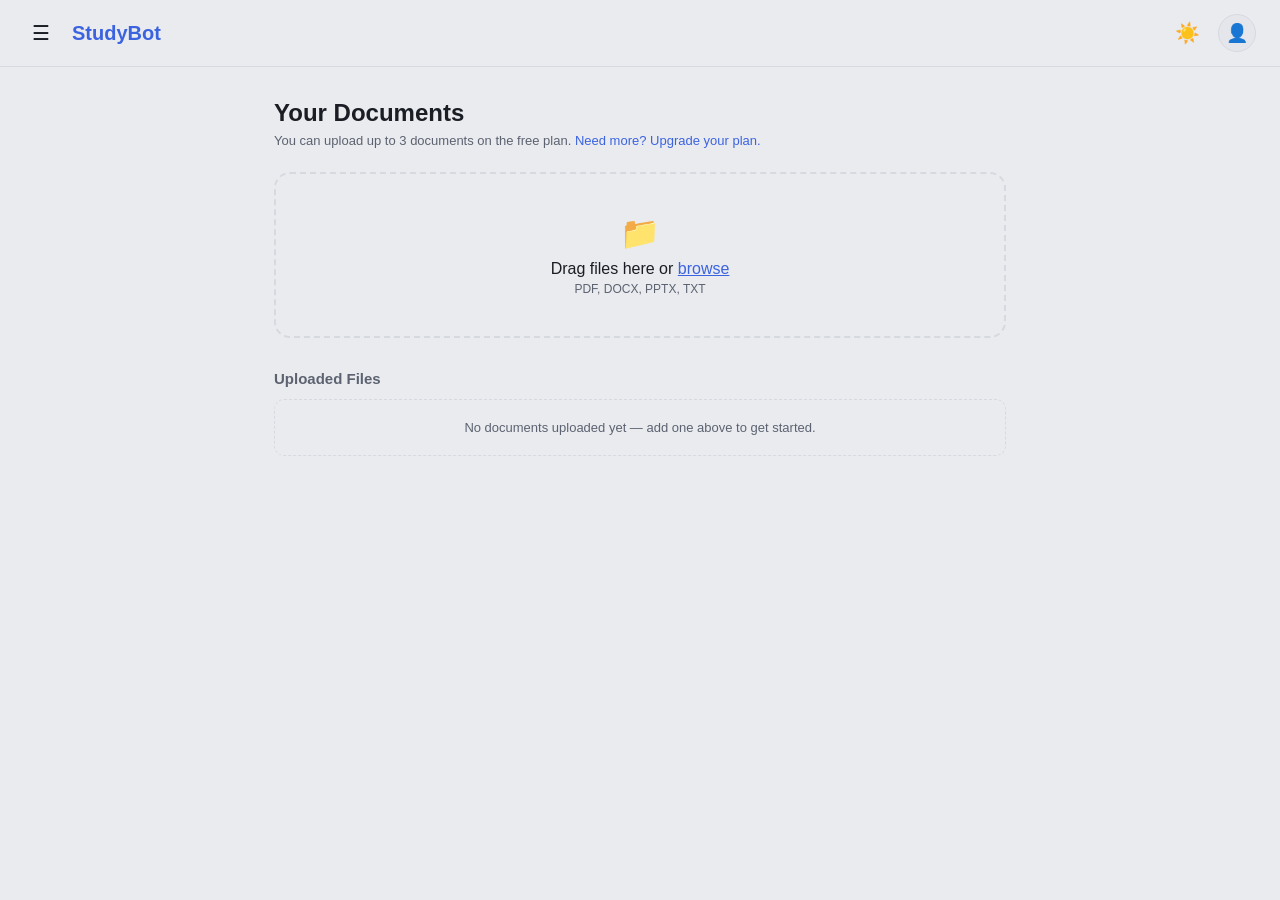
==== studybot-frontend/documents.html @ 2de8f2a6 "Documents Page Created" ====
<!DOCTYPE html>
<html lang="en">
<head>
  <meta charset="UTF-8" />
  <meta name="viewport" content="width=device-width, initial-scale=1.0" />
  <meta name="robots" content="noindex" />

  <script>
    (function () {
      const saved = localStorage.getItem("studybot-theme");
      const theme = saved || (window.matchMedia("(prefers-color-scheme: light)").matches ? "light" : "dark");
      document.documentElement.setAttribute("data-theme", theme);
    })();
  </script>

  <title>Documents — StudyBot</title>
  <link rel="stylesheet" href="css/base.css" />
  <link rel="stylesheet" href="css/components.css" />
  <link rel="stylesheet" href="css/documents.css" />
</head>
<body>

  <!-- ============ SLIDING APP SIDEBAR ============ -->
  <div class="sidebar-overlay" id="sidebarOverlay"></div>
  <aside class="app-sidebar" id="appSidebar">
    <div class="app-sidebar-header">
      <span class="logo">StudyBot</span>
      <button class="icon-btn" id="closeSidebar" aria-label="Close sidebar">✕</button>
    </div>
    <nav class="app-sidebar-nav">
      <a href="landing.html" class="sidebar-link">🏠 Home</a>
      <a href="chat.html" class="sidebar-link">💬 Chat</a>
      <a href="documents.html" class="sidebar-link active">📄 Documents</a>
      <a href="profile.html" class="sidebar-link">👤 Profile</a>
      <a href="settings.html" class="sidebar-link">⚙️ Settings</a>
    </nav>
    <div class="app-sidebar-footer">
      <button class="sidebar-link logout-link" id="sidebarLogoutBtn">🚪 Logout</button>
    </div>
  </aside>

  <!-- ============ TOP NAVBAR ============ -->
  <header class="topnav">
    <div class="topnav-left">
      <button class="icon-btn" id="openSidebar" aria-label="Open sidebar">☰</button>
      <span class="logo">StudyBot</span>
    </div>
    <div class="topnav-right">
      <button class="icon-btn" id="themeToggle" aria-label="Toggle light/dark theme" aria-pressed="false">🌙</button>
      <div class="profile-menu-wrapper">
        <button class="profile-icon-btn" id="profileIconBtn" aria-label="Open profile menu">👤</button>
        <div class="profile-dropdown hidden" id="profileDropdown">
          <a href="profile.html">View Profile</a>
          <button id="logoutBtn">Logout</button>
        </div>
      </div>
    </div>
  </header>

  <main class="documents-page">
    <div class="documents-header">
      <h1>Your Documents</h1>
      <p id="uploadLimitText">You can upload up to 3 documents on the free plan. <a href="#" id="upgradeLink">Need more? Upgrade your plan.</a></p>
    </div>

    <!-- ============ UPLOAD ZONE ============ -->
    <div class="upload-zone" id="uploadZone">
      <input type="file" id="fileInput" accept=".pdf,.docx,.pptx,.txt" hidden />
      <span class="upload-icon" aria-hidden="true">📁</span>
      <p>Drag files here or <span class="link" id="browseLink">browse</span></p>
      <p class="hint">PDF, DOCX, PPTX, TXT</p>
    </div>

    <!-- ============ FILE LIST ============ -->
    <div class="file-list-section">
      <h2>Uploaded Files</h2>
      <p class="empty-file-list hidden" id="emptyFileList">No documents uploaded yet — add one above to get started.</p>
      <ul class="file-list" id="fileList"></ul>
    </div>
  </main>

  <script src="js/config.js"></script>
  <script src="js/theme.js"></script>
  <script src="js/api.js"></script>
  <script src="js/documents.js"></script>
</body>
</html>
---- studybot-frontend/css/base.css ----
:root {
  --color-bg: #0f1115;
  --color-surface: #171a21;
  --color-surface-alt: #1f232c;
  --color-border: #2a2f3a;
  --color-text: #e8eaed;
  --color-text-dim: #9aa0ab;
  --color-primary: #4f7cff;
  --color-primary-hover: #6f93ff;

  --shadow-card: 0 4px 16px rgba(0, 0, 0, 0.35);
  --shadow-hero: 0 20px 50px rgba(0, 0, 0, 0.4);

  --radius-sm: 6px;
  --radius-md: 10px;
  --radius-lg: 16px;

  --font-main: -apple-system, BlinkMacSystemFont, "Segoe UI", Roboto, sans-serif;
}

/* ===== Light theme overrides ===== */
[data-theme="light"] {
  --color-bg: #e9ebef;
  --color-surface: #f5f6f8;
  --color-surface-alt: #e4e6eb;
  --color-border: #d6d9e0;
  --color-text: #1a1d23;
  --color-text-dim: #5c6270;
  --color-primary: #3b63e0;
  --color-primary-hover: #2c4fc4;

  --shadow-card: 0 4px 16px rgba(30, 34, 44, 0.1);
  --shadow-hero: 0 20px 50px rgba(30, 34, 44, 0.14);
}

* {
  box-sizing: border-box;
  margin: 0;
  padding: 0;
}

body {
  font-family: var(--font-main);
  background: var(--color-bg);
  color: var(--color-text);
  transition: background-color 0.2s ease, color 0.2s ease;
}

a {
  color: inherit;
  text-decoration: none;
}

.hidden {
  display: none !important;
}

/* Visible focus ring for keyboard users, without adding an outline on mouse clicks */
:focus-visible {
  outline: 2px solid var(--color-primary);
  outline-offset: 2px;
  border-radius: var(--radius-sm);
}
---- studybot-frontend/css/components.css ----
/* ===== Logo & generic buttons ===== */
.logo {
  font-size: 20px;
  font-weight: 700;
  color: var(--color-primary);
}

.icon-btn {
  background: none;
  border: none;
  color: var(--color-text);
  font-size: 20px;
  cursor: pointer;
  padding: 4px 8px;
  border-radius: var(--radius-sm);
}

.icon-btn:hover {
  background: var(--color-surface-alt);
}

.btn-primary {
  background: var(--color-primary);
  color: white;
  border: none;
  border-radius: var(--radius-sm);
  padding: 9px 18px;
  font-weight: 600;
  cursor: pointer;
  display: inline-block;
}

.btn-primary:hover {
  background: var(--color-primary-hover);
}

.btn-ghost {
  background: transparent;
  color: var(--color-text-dim);
  border: 1px solid var(--color-border);
  border-radius: var(--radius-sm);
  padding: 8px 16px;
  cursor: pointer;
  display: inline-block;
}

.btn-ghost:hover {
  color: var(--color-text);
  border-color: var(--color-text-dim);
}

.btn-lg {
  padding: 13px 26px;
  font-size: 15px;
}

/* ===== Top navbar ===== */
.topnav {
  display: flex;
  justify-content: space-between;
  align-items: center;
  padding: 14px 24px;
  border-bottom: 1px solid var(--color-border);
  position: sticky;
  top: 0;
  background: var(--color-bg);
  z-index: 50;
}

.topnav-left {
  display: flex;
  align-items: center;
  gap: 14px;
}

.topnav-right {
  display: flex;
  align-items: center;
  gap: 10px;
}

@media (max-width: 480px) {
  .topnav {
    padding: 12px 16px;
  }
  .logo {
    font-size: 17px;
  }
  .btn-ghost,
  .btn-primary {
    padding: 7px 12px;
    font-size: 13px;
  }
}

/* ===== Profile dropdown ===== */
.profile-menu-wrapper {
  position: relative;
}

.profile-icon-btn {
  background: var(--color-surface-alt);
  border: 1px solid var(--color-border);
  color: var(--color-text);
  font-size: 18px;
  width: 38px;
  height: 38px;
  border-radius: 50%;
  cursor: pointer;
}

.profile-dropdown {
  position: absolute;
  right: 0;
  top: 46px;
  background: var(--color-surface);
  border: 1px solid var(--color-border);
  border-radius: var(--radius-md);
  min-width: 160px;
  padding: 6px;
  display: flex;
  flex-direction: column;
  box-shadow: var(--shadow-card);
}

.profile-dropdown a,
.profile-dropdown button {
  background: none;
  border: none;
  text-align: left;
  padding: 9px 10px;
  border-radius: var(--radius-sm);
  color: var(--color-text);
  font-size: 14px;
  cursor: pointer;
  font-family: inherit;
}

.profile-dropdown a:hover,
.profile-dropdown button:hover {
  background: var(--color-surface-alt);
}

/* ===== Sliding sidebar (app shell) ===== */
.app-sidebar {
  position: fixed;
  top: 0;
  left: -280px;
  width: 280px;
  height: 100vh;
  background: var(--color-surface);
  border-right: 1px solid var(--color-border);
  z-index: 200;
  transition: left 0.2s ease;
  display: flex;
  flex-direction: column;
}

.app-sidebar.open {
  left: 0;
}

.app-sidebar-header {
  display: flex;
  justify-content: space-between;
  align-items: center;
  padding: 16px;
  border-bottom: 1px solid var(--color-border);
}

.app-sidebar-nav {
  display: flex;
  flex-direction: column;
  padding: 10px;
  gap: 2px;
  flex: 1;
}

.app-sidebar-footer {
  padding: 10px;
  border-top: 1px solid var(--color-border);
}

.sidebar-link {
  padding: 10px 12px;
  border-radius: var(--radius-sm);
  color: var(--color-text-dim);
  font-size: 14px;
  background: none;
  border: none;
  text-align: left;
  cursor: pointer;
  font-family: inherit;
  display: block;
  width: 100%;
}

.sidebar-link:hover {
  background: var(--color-surface-alt);
  color: var(--color-text);
}

.sidebar-link.active {
  background: var(--color-surface-alt);
  color: var(--color-primary);
  font-weight: 600;
}

.logout-link:hover {
  color: #e05555;
}

.sidebar-overlay {
  position: fixed;
  inset: 0;
  background: rgba(0, 0, 0, 0.5);
  z-index: 150;
  display: none;
}

.sidebar-overlay.visible {
  display: block;
}

/* ===== Floating chat button ===== */
.fab-chat-btn {
  position: fixed;
  bottom: 24px;
  right: 24px;
  width: 56px;
  height: 56px;
  background: var(--color-primary);
  color: white;
  border-radius: 50%;
  display: flex;
  align-items: center;
  justify-content: center;
  font-size: 24px;
  box-shadow: 0 6px 20px rgba(79, 124, 255, 0.4);
  z-index: 100;
}

.fab-chat-btn:hover {
  background: var(--color-primary-hover);
}

/* ===== Dev-only toggle (delete once real auth exists) ===== */
.dev-toggle {
  position: fixed;
  bottom: 24px;
  left: 24px;
  background: #402020;
  color: #ffb4b4;
  border: 1px dashed #a04040;
  border-radius: var(--radius-sm);
  padding: 8px 12px;
  font-size: 12px;
  cursor: pointer;
  z-index: 100;
}
---- studybot-frontend/css/documents.css ----
.documents-page {
  max-width: 780px;
  margin: 0 auto;
  padding: 32px 24px 80px;
}

.documents-header {
  margin-bottom: 24px;
}

.documents-header h1 {
  font-size: 24px;
  margin-bottom: 6px;
}

.documents-header p {
  color: var(--color-text-dim);
  font-size: 13px;
}

.documents-header a {
  color: var(--color-primary);
}

/* ===== Upload zone ===== */
.upload-zone {
  border: 2px dashed var(--color-border);
  border-radius: var(--radius-lg);
  padding: 40px 20px;
  text-align: center;
  cursor: pointer;
  transition: border-color 0.15s ease, background 0.15s ease;
  margin-bottom: 32px;
}

.upload-zone:hover,
.upload-zone.dragover {
  border-color: var(--color-primary);
  background: var(--color-surface-alt);
}

.upload-icon {
  font-size: 32px;
  display: block;
  margin-bottom: 8px;
}

.upload-zone .link {
  color: var(--color-primary);
  text-decoration: underline;
  cursor: pointer;
}

.upload-zone .hint {
  font-size: 12px;
  color: var(--color-text-dim);
  margin-top: 4px;
}

/* ===== File list ===== */
.file-list-section h2 {
  font-size: 15px;
  margin-bottom: 12px;
  color: var(--color-text-dim);
}

.empty-file-list {
  color: var(--color-text-dim);
  font-size: 13px;
  padding: 20px;
  text-align: center;
  border: 1px dashed var(--color-border);
  border-radius: var(--radius-md);
}

.file-list {
  display: flex;
  flex-direction: column;
  gap: 10px;
}

.file-item {
  display: flex;
  align-items: center;
  justify-content: space-between;
  background: var(--color-surface);
  border: 1px solid var(--color-border);
  border-radius: var(--radius-md);
  padding: 14px 16px;
  box-shadow: var(--shadow-card);
}

.file-item-info {
  display: flex;
  align-items: center;
  gap: 12px;
  min-width: 0;
}

.file-item-icon {
  font-size: 20px;
  flex-shrink: 0;
}

.file-item-details {
  min-width: 0;
}

.file-item-name {
  font-size: 14px;
  white-space: nowrap;
  overflow: hidden;
  text-overflow: ellipsis;
}

.file-item-size {
  font-size: 12px;
  color: var(--color-text-dim);
}

.file-item-actions {
  display: flex;
  align-items: center;
  gap: 12px;
  flex-shrink: 0;
}

.status-badge {
  font-size: 11px;
  padding: 4px 9px;
  border-radius: 20px;
  white-space: nowrap;
}

.status-badge.processing {
  background: rgba(224, 168, 85, 0.15);
  color: #e0a855;
}

.status-badge.ready {
  background: rgba(76, 175, 109, 0.15);
  color: #4caf6d;
}

.file-remove-btn {
  background: none;
  border: none;
  color: var(--color-text-dim);
  cursor: pointer;
  font-size: 15px;
  padding: 4px;
}

.file-remove-btn:hover {
  color: #e05555;
}
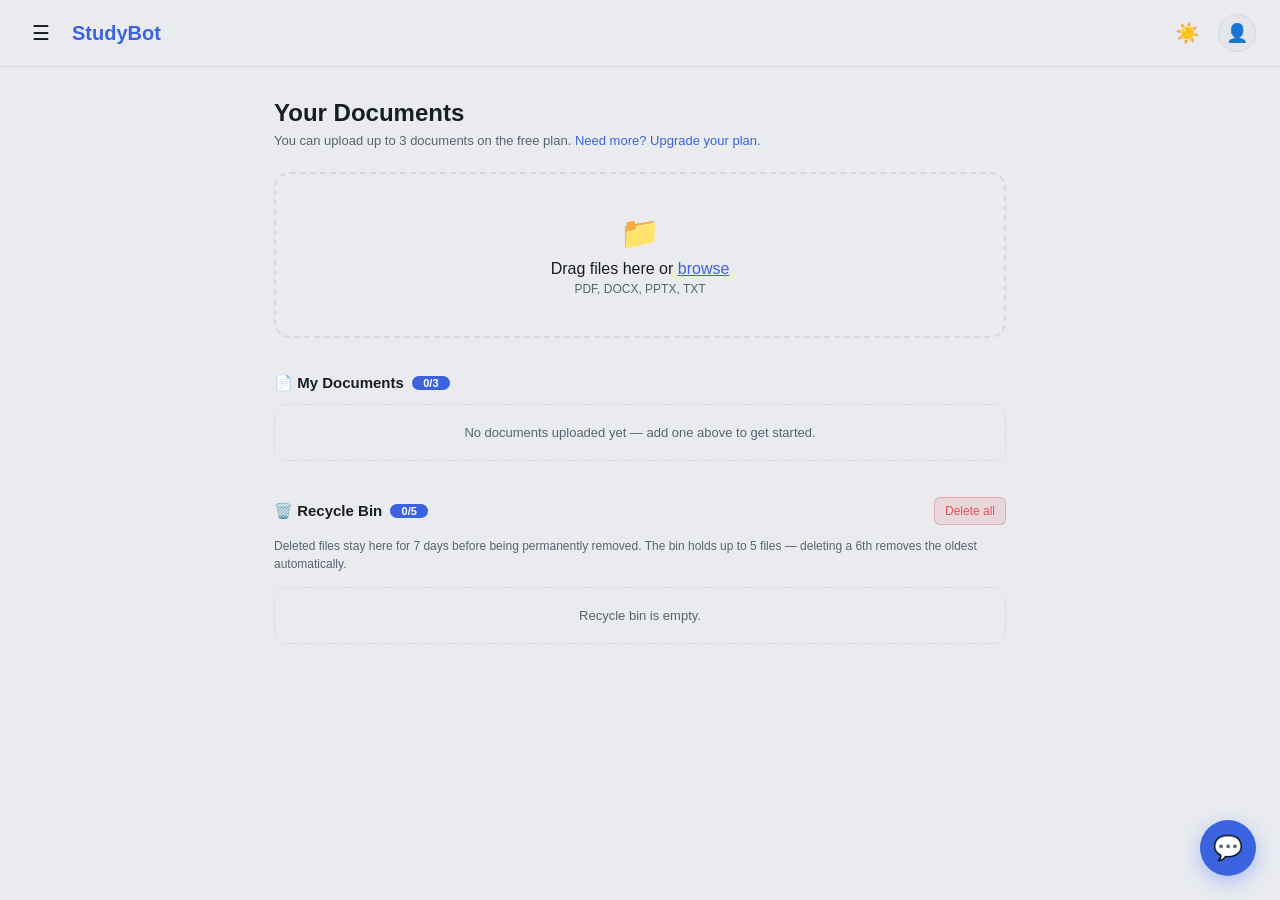
==== commit 0daeef1c: "Document page updated" ====
--- a/studybot-frontend/documents.html
+++ b/studybot-frontend/documents.html
@@ -58,6 +58,8 @@
   </header>
 
   <main class="documents-page">
+
+    <!-- ============ HEADER ============ -->
     <div class="documents-header">
       <h1>Your Documents</h1>
       <p id="uploadLimitText">You can upload up to 3 documents on the free plan. <a href="#" id="upgradeLink">Need more? Upgrade your plan.</a></p>
@@ -71,17 +73,66 @@
       <p class="hint">PDF, DOCX, PPTX, TXT</p>
     </div>
 
-    <!-- ============ FILE LIST ============ -->
-    <div class="file-list-section">
-      <h2>Uploaded Files</h2>
+    <!-- ============ MY DOCUMENTS SECTION ============ -->
+    <section class="doc-section">
+      <h2 class="doc-section-title">
+        📄 My Documents
+        <span class="section-badge" id="docCountBadge">0/3</span>
+      </h2>
       <p class="empty-file-list hidden" id="emptyFileList">No documents uploaded yet — add one above to get started.</p>
       <ul class="file-list" id="fileList"></ul>
+    </section>
+
+    <!-- ============ RECYCLE BIN SECTION ============ -->
+    <section class="doc-section">
+      <h2 class="doc-section-title">
+        🗑️ Recycle Bin
+        <span class="section-badge" id="binCountBadge">0/5</span>
+        <span class="bin-header-actions">
+          <button type="button" class="btn-ghost btn-sm btn-delete-all" id="clearBinBtn">Delete all</button>
+        </span>
+      </h2>
+      <p class="bin-note">Deleted files stay here for 7 days before being permanently removed. The bin holds up to 5 files — deleting a 6th removes the oldest automatically.</p>
+      <p class="empty-file-list hidden" id="emptyBinList">Recycle bin is empty.</p>
+      <ul class="file-list" id="binList"></ul>
+    </section>
+
+  </main>
+
+  <!-- ============ OVERFLOW CONFIRMATION MODAL ============ -->
+  <div class="overflow-modal hidden" id="uploadOverflowModal" role="dialog" aria-modal="true" aria-labelledby="uploadOverflowTitle">
+    <div class="overflow-modal-card">
+      <h3 id="uploadOverflowTitle">Free plan limit reached</h3>
+      <p class="overflow-modal-message" id="uploadOverflowMessage"></p>
+      <p class="overflow-modal-upgrade">
+        Need more storage? <a href="#" id="uploadOverflowUpgradeLink">Upgrade the plan.</a>
+      </p>
+      <div class="overflow-modal-actions">
+        <button type="button" class="btn-ghost" id="uploadOverflowCancel">Cancel</button>
+        <button type="button" class="btn-primary" id="uploadOverflowConfirm">Delete oldest and continue</button>
+      </div>
     </div>
-  </main>
+  </div>
+
+  <!-- ============ DELETE CONFIRMATION MODAL ============ -->
+  <div class="overflow-modal hidden" id="deleteConfirmModal" role="dialog" aria-modal="true" aria-labelledby="deleteConfirmTitle">
+    <div class="overflow-modal-card">
+      <h3 id="deleteConfirmTitle">Delete document?</h3>
+      <p class="overflow-modal-message" id="deleteConfirmMessage"></p>
+      <p class="overflow-modal-warning hidden" id="deleteConfirmWarning"></p>
+      <div class="overflow-modal-actions">
+        <button type="button" class="btn-ghost" id="deleteConfirmCancel">Cancel</button>
+        <button type="button" class="btn-primary" id="deleteConfirmSubmit">Delete document</button>
+      </div>
+    </div>
+  </div>
+
+  <!-- ============ FLOATING CHAT BUTTON ============ -->
+  <a href="chat.html" class="fab-chat-btn" aria-label="Go to chat">💬</a>
 
   <script src="js/config.js"></script>
   <script src="js/theme.js"></script>
   <script src="js/api.js"></script>
   <script src="js/documents.js"></script>
 </body>
-</html>
+</html>
--- a/studybot-frontend/css/base.css
+++ b/studybot-frontend/css/base.css
@@ -29,8 +29,8 @@
   --color-primary: #3b63e0;
   --color-primary-hover: #2c4fc4;
 
-  --shadow-card: 0 4px 16px rgba(30, 34, 44, 0.1);
-  --shadow-hero: 0 20px 50px rgba(30, 34, 44, 0.14);
+  --shadow-card: 0 4px 16px rgba(30, 34, 44, 0.18);
+--shadow-hero: 0 20px 50px rgba(30, 34, 44, 0.22);
 }
 
 * {
--- a/studybot-frontend/css/documents.css
+++ b/studybot-frontend/css/documents.css
@@ -1,7 +1,7 @@
 .documents-page {
   max-width: 780px;
   margin: 0 auto;
-  padding: 32px 24px 80px;
+  padding: 32px 24px 100px;
 }
 
 .documents-header {
@@ -30,7 +30,7 @@
   text-align: center;
   cursor: pointer;
   transition: border-color 0.15s ease, background 0.15s ease;
-  margin-bottom: 32px;
+  margin-bottom: 36px;
 }
 
 .upload-zone:hover,
@@ -43,12 +43,18 @@
   font-size: 32px;
   display: block;
   margin-bottom: 8px;
+  pointer-events: none;
+}
+
+.upload-zone p {
+  pointer-events: none;
 }
 
 .upload-zone .link {
   color: var(--color-primary);
   text-decoration: underline;
   cursor: pointer;
+  pointer-events: auto;
 }
 
 .upload-zone .hint {
@@ -57,13 +63,70 @@
   margin-top: 4px;
 }
 
-/* ===== File list ===== */
-.file-list-section h2 {
+/* ===== Stacked sections ===== */
+.doc-section {
+  margin-bottom: 36px;
+}
+
+.doc-section-title {
   font-size: 15px;
+  font-weight: 600;
   margin-bottom: 12px;
-  color: var(--color-text-dim);
-}
-
+  display: flex;
+  align-items: center;
+  gap: 8px;
+  flex-wrap: wrap;
+  width: 100%;
+}
+
+.section-badge {
+  background: var(--color-primary);
+  color: white;
+  font-size: 11px;
+  padding: 1px 8px;
+  border-radius: 20px;
+  font-weight: 600;
+  min-width: 38px;
+  text-align: center;
+}
+
+.section-badge.full {
+  background: #e05555;
+}
+
+.btn-sm {
+  padding: 6px 10px;
+  font-size: 12px;
+  border-radius: var(--radius-sm);
+}
+
+.bin-header-actions {
+  margin-left: auto;
+  display: inline-flex;
+  align-items: center;
+  gap: 10px;
+}
+
+.btn-delete-all {
+  background: rgba(224, 85, 85, 0.12);
+  color: #e05555;
+  border-color: rgba(224, 85, 85, 0.35);
+}
+
+.btn-delete-all:hover {
+  background: rgba(224, 85, 85, 0.18);
+  border-color: #e05555;
+  color: #e05555;
+}
+
+.bin-note {
+  color: var(--color-text-dim);
+  font-size: 12px;
+  margin-bottom: 14px;
+  line-height: 1.5;
+}
+
+/* ===== File list (shared: active + bin) ===== */
 .empty-file-list {
   color: var(--color-text-dim);
   font-size: 13px;
@@ -88,6 +151,7 @@
   border-radius: var(--radius-md);
   padding: 14px 16px;
   box-shadow: var(--shadow-card);
+  gap: 10px;
 }
 
 .file-item-info {
@@ -121,7 +185,7 @@
 .file-item-actions {
   display: flex;
   align-items: center;
-  gap: 12px;
+  gap: 10px;
   flex-shrink: 0;
 }
 
@@ -142,15 +206,178 @@
   color: #4caf6d;
 }
 
-.file-remove-btn {
+.status-badge.expiry {
+  background: rgba(154, 160, 171, 0.15);
+  color: var(--color-text-dim);
+}
+
+/* ===== Icon action buttons: delete / restore ===== */
+.icon-action-sm {
   background: none;
-  border: none;
+  border: 1px solid var(--color-border);
+  border-radius: var(--radius-sm);
   color: var(--color-text-dim);
   cursor: pointer;
-  font-size: 15px;
-  padding: 4px;
-}
-
-.file-remove-btn:hover {
-  color: #e05555;
-}
+  font-size: 14px;
+  width: 32px;
+  height: 32px;
+  display: flex;
+  align-items: center;
+  justify-content: center;
+  flex-shrink: 0;
+  transition: background-color 0.15s ease, border-color 0.15s ease, color 0.15s ease, transform 0.15s ease;
+}
+
+.icon-action-sm:hover {
+  background: var(--color-surface-alt);
+  border-color: var(--color-text-dim);
+  color: var(--color-text);
+  transform: translateY(-1px);
+}
+
+.delete-btn:hover {
+  border-color: #e05555;
+  color: #e05555;
+  background: rgba(224, 85, 85, 0.08);
+}
+
+.restore-btn:hover {
+  border-color: #4caf6d;
+  color: #4caf6d;
+  background: rgba(76, 175, 109, 0.08);
+}
+
+.file-item-name-bin {
+  display: flex;
+  align-items: baseline;
+  gap: 8px;
+}
+
+.bin-index {
+  color: var(--color-text-dim);
+  font-weight: 600;
+  flex-shrink: 0;
+}
+
+.bin-file-name {
+  font-weight: 600;
+}
+
+.bin-row {
+  display: flex;
+  align-items: center;
+  gap: 14px;
+  flex: 1;
+  min-width: 0;
+}
+
+.bin-row-index {
+  width: 42px;
+  height: 42px;
+  border-radius: 12px;
+  border: 1px solid var(--color-border);
+  background: var(--color-surface-alt);
+  display: flex;
+  align-items: center;
+  justify-content: center;
+  flex-shrink: 0;
+  color: var(--color-text);
+  font-weight: 700;
+}
+
+.bin-row-content {
+  display: flex;
+  align-items: center;
+  justify-content: space-between;
+  gap: 10px;
+  flex: 1;
+  min-width: 0;
+}
+
+.bin-row-meta {
+  display: flex;
+  align-items: center;
+  gap: 12px;
+  min-width: 0;
+}
+
+.bin-row-actions .delete-btn:hover {
+  background: rgba(224, 85, 85, 0.08);
+}
+
+/* ===== Upload overflow confirmation modal ===== */
+.overflow-modal {
+  position: fixed;
+  inset: 0;
+  background: rgba(0, 0, 0, 0.6);
+  display: flex;
+  align-items: center;
+  justify-content: center;
+  padding: 24px;
+  z-index: 260;
+}
+
+.overflow-modal-card {
+  width: 100%;
+  max-width: 460px;
+  background: var(--color-surface);
+  border: 1px solid var(--color-border);
+  border-radius: var(--radius-lg);
+  padding: 22px;
+  box-shadow: var(--shadow-card);
+}
+
+.overflow-modal-card h3 {
+  font-size: 18px;
+  margin-bottom: 10px;
+}
+
+.overflow-modal-message {
+  color: var(--color-text-dim);
+  line-height: 1.6;
+  font-size: 14px;
+}
+
+.overflow-modal-message strong {
+  color: var(--color-text);
+}
+
+.overflow-modal-message .deleted-word {
+  color: #e05555;
+  font-weight: 700;
+}
+
+.overflow-modal-upgrade {
+  margin-top: 12px;
+  font-size: 13px;
+  color: var(--color-text-dim);
+}
+
+.overflow-modal-upgrade a {
+  color: var(--color-primary);
+  text-decoration: underline;
+}
+
+.overflow-modal-message .file-name {
+  font-weight: 700;
+}
+
+.overflow-modal-message .alert-word {
+  color: #e05555;
+  font-weight: 700;
+}
+
+.overflow-modal-warning {
+  margin-top: 12px;
+  color: #e05555;
+  line-height: 1.5;
+  font-size: 13px;
+  font-weight: 600;
+}
+
+.overflow-modal-actions {
+  display: flex;
+  justify-content: flex-end;
+  gap: 10px;
+  margin-top: 20px;
+}
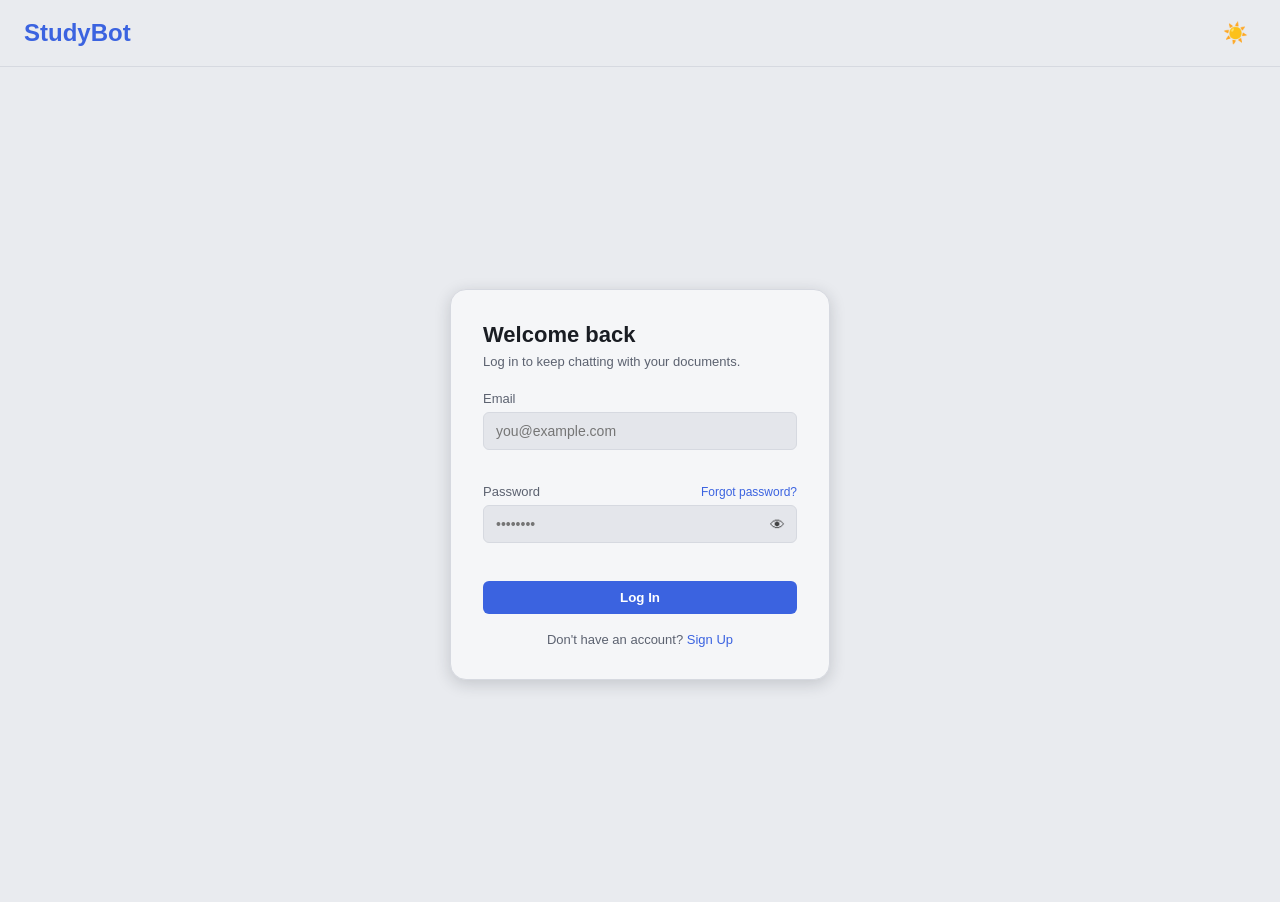
==== commit 698226e8: "Auth Pipeline Intregrated Successfully" ====
--- a/studybot-frontend/documents.html
+++ b/studybot-frontend/documents.html
@@ -24,11 +24,10 @@
   <div class="sidebar-overlay" id="sidebarOverlay"></div>
   <aside class="app-sidebar" id="appSidebar">
     <div class="app-sidebar-header">
-      <span class="logo">StudyBot</span>
+      <a href="landing.html" class="logo logo-link" aria-label="Go to home page">StudyBot</a>
       <button class="icon-btn" id="closeSidebar" aria-label="Close sidebar">✕</button>
     </div>
     <nav class="app-sidebar-nav">
-      <a href="landing.html" class="sidebar-link">🏠 Home</a>
       <a href="chat.html" class="sidebar-link">💬 Chat</a>
       <a href="documents.html" class="sidebar-link active">📄 Documents</a>
       <a href="profile.html" class="sidebar-link">👤 Profile</a>
@@ -43,7 +42,7 @@
   <header class="topnav">
     <div class="topnav-left">
       <button class="icon-btn" id="openSidebar" aria-label="Open sidebar">☰</button>
-      <span class="logo">StudyBot</span>
+      <a href="landing.html" class="logo logo-link" aria-label="Go to home page">StudyBot</a>
     </div>
     <div class="topnav-right">
       <button class="icon-btn" id="themeToggle" aria-label="Toggle light/dark theme" aria-pressed="false">🌙</button>
--- a/studybot-frontend/css/base.css
+++ b/studybot-frontend/css/base.css
@@ -14,6 +14,8 @@
   --radius-sm: 6px;
   --radius-md: 10px;
   --radius-lg: 16px;
+
+  --topnav-height: 67px;
 
   --font-main: -apple-system, BlinkMacSystemFont, "Segoe UI", Roboto, sans-serif;
 }
@@ -46,6 +48,32 @@
   transition: background-color 0.2s ease, color 0.2s ease;
 }
 
+html {
+  scroll-padding-top: calc(var(--topnav-height) + 16px);
+}
+
+.inline-feedback {
+  margin-top: 10px;
+  padding: 10px 12px;
+  border-radius: var(--radius-sm);
+  font-size: 13px;
+  border: 1px solid var(--color-border);
+  background: var(--color-surface-alt);
+  color: var(--color-text);
+}
+
+.inline-feedback.success {
+  border-color: rgba(76, 175, 80, 0.35);
+  background: rgba(76, 175, 80, 0.12);
+  color: #2f7d32;
+}
+
+.inline-feedback.error {
+  border-color: rgba(224, 85, 85, 0.35);
+  background: rgba(224, 85, 85, 0.12);
+  color: #c64545;
+}
+
 a {
   color: inherit;
   text-decoration: none;
--- a/studybot-frontend/css/components.css
+++ b/studybot-frontend/css/components.css
@@ -1,8 +1,19 @@
 /* ===== Logo & generic buttons ===== */
 .logo {
-  font-size: 20px;
-  font-weight: 700;
+  font-size: 24px;
+  font-weight: 800;
   color: var(--color-primary);
+}
+
+.logo-link {
+  background: none;
+  border: none;
+  padding: 0;
+  cursor: pointer;
+  text-decoration: none;
+  display: inline-flex;
+  align-items: center;
+  line-height: 1;
 }
 
 .icon-btn {
@@ -65,6 +76,7 @@
   top: 0;
   background: var(--color-bg);
   z-index: 50;
+  min-height: var(--topnav-height);
 }
 
 .topnav-left {
@@ -84,7 +96,7 @@
     padding: 12px 16px;
   }
   .logo {
-    font-size: 17px;
+    font-size: 20px;
   }
   .btn-ghost,
   .btn-primary {
@@ -243,18 +255,3 @@
 .fab-chat-btn:hover {
   background: var(--color-primary-hover);
 }
-
-/* ===== Dev-only toggle (delete once real auth exists) ===== */
-.dev-toggle {
-  position: fixed;
-  bottom: 24px;
-  left: 24px;
-  background: #402020;
-  color: #ffb4b4;
-  border: 1px dashed #a04040;
-  border-radius: var(--radius-sm);
-  padding: 8px 12px;
-  font-size: 12px;
-  cursor: pointer;
-  z-index: 100;
-}
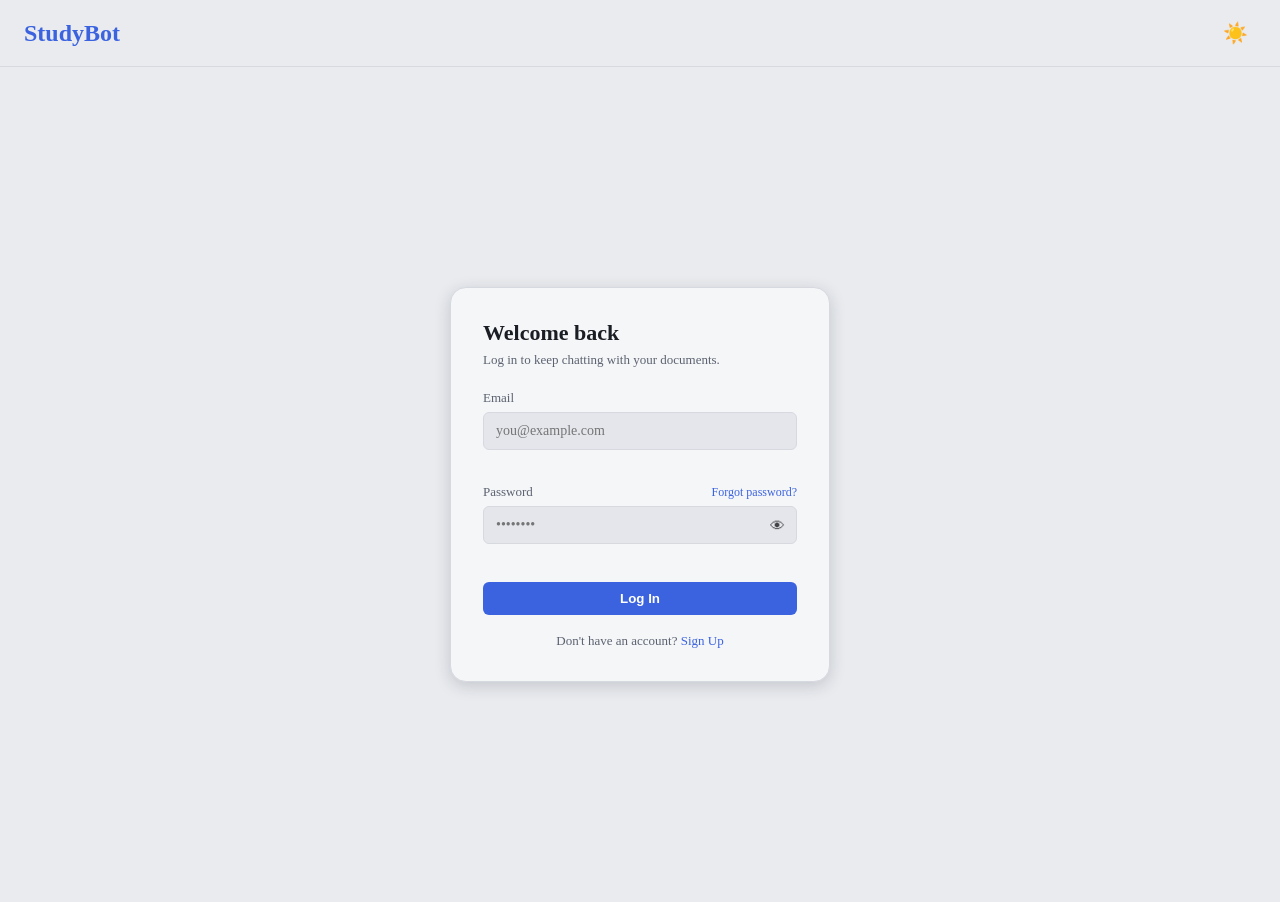
==== commit ac334137: "Fix event-loop blocking with asyncio.to_thread, add chat markdown rendering and UI polish" ====
--- a/studybot-frontend/documents.html
+++ b/studybot-frontend/documents.html
@@ -64,6 +64,8 @@
       <p id="uploadLimitText">You can upload up to 3 documents on the free plan. <a href="#" id="upgradeLink">Need more? Upgrade your plan.</a></p>
     </div>
 
+    <div class="inline-feedback hidden" id="documentsFeedback" role="status"></div>
+
     <!-- ============ UPLOAD ZONE ============ -->
     <div class="upload-zone" id="uploadZone">
       <input type="file" id="fileInput" accept=".pdf,.docx,.pptx,.txt" hidden />
@@ -98,17 +100,16 @@
 
   </main>
 
-  <!-- ============ OVERFLOW CONFIRMATION MODAL ============ -->
+  <!-- ============ UPLOAD LIMIT NOTICE MODAL ============ -->
   <div class="overflow-modal hidden" id="uploadOverflowModal" role="dialog" aria-modal="true" aria-labelledby="uploadOverflowTitle">
     <div class="overflow-modal-card">
-      <h3 id="uploadOverflowTitle">Free plan limit reached</h3>
+      <h3 id="uploadOverflowTitle">Document limit reached</h3>
       <p class="overflow-modal-message" id="uploadOverflowMessage"></p>
       <p class="overflow-modal-upgrade">
         Need more storage? <a href="#" id="uploadOverflowUpgradeLink">Upgrade the plan.</a>
       </p>
       <div class="overflow-modal-actions">
-        <button type="button" class="btn-ghost" id="uploadOverflowCancel">Cancel</button>
-        <button type="button" class="btn-primary" id="uploadOverflowConfirm">Delete oldest and continue</button>
+        <button type="button" class="btn-primary" id="uploadOverflowAcknowledge">Got it</button>
       </div>
     </div>
   </div>
--- a/studybot-frontend/css/base.css
+++ b/studybot-frontend/css/base.css
@@ -17,7 +17,7 @@
 
   --topnav-height: 67px;
 
-  --font-main: -apple-system, BlinkMacSystemFont, "Segoe UI", Roboto, sans-serif;
+  --font-main: Georgia, "Times New Roman", serif;
 }
 
 /* ===== Light theme overrides ===== */
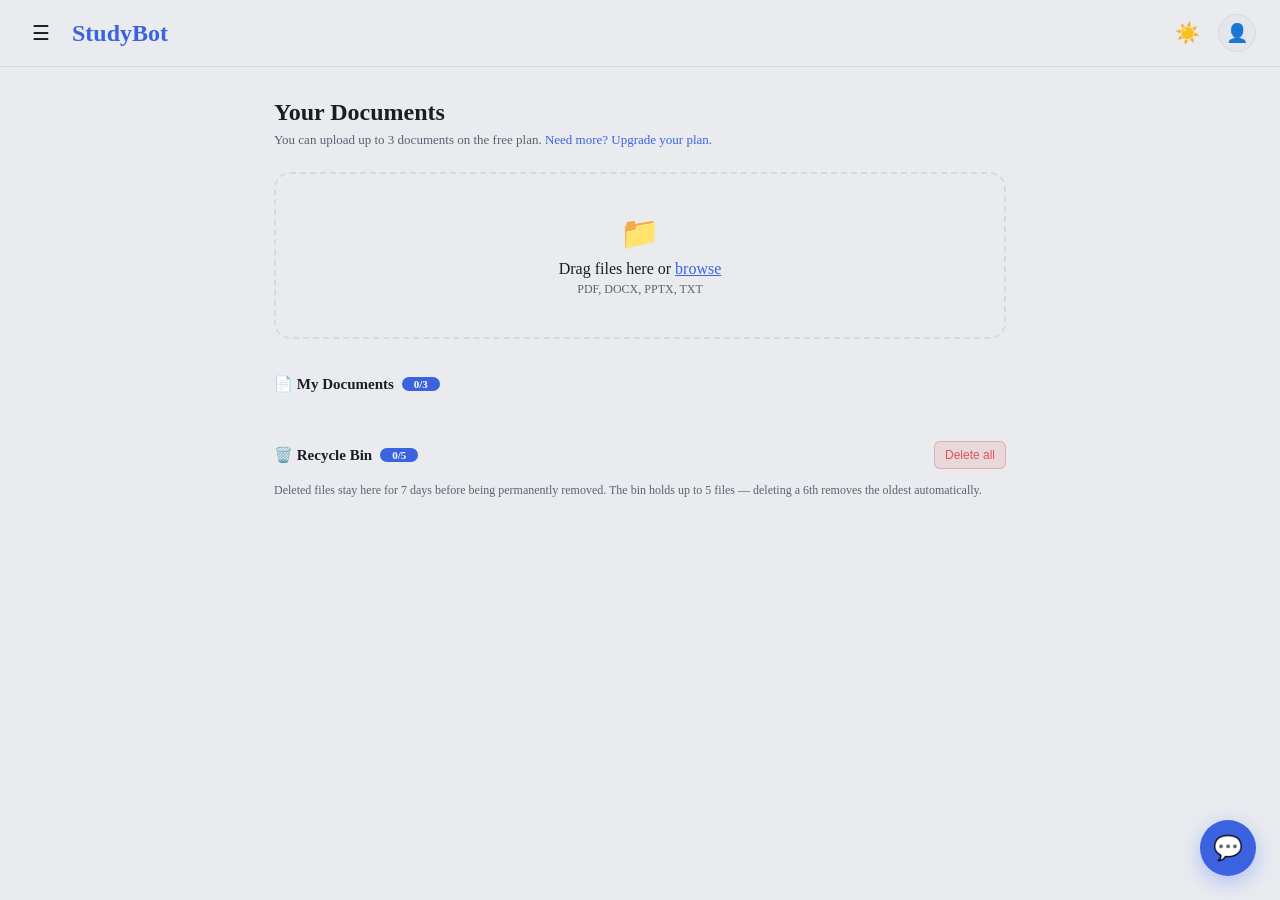
==== commit 86bb2342: "V1 Revised Version" ====
--- a/studybot-frontend/documents.html
+++ b/studybot-frontend/documents.html
@@ -67,11 +67,14 @@
     <div class="inline-feedback hidden" id="documentsFeedback" role="status"></div>
 
     <!-- ============ UPLOAD ZONE ============ -->
-    <div class="upload-zone" id="uploadZone">
+        <div class="upload-zone" id="uploadZone">
       <input type="file" id="fileInput" accept=".pdf,.docx,.pptx,.txt" hidden />
       <span class="upload-icon" aria-hidden="true">📁</span>
-      <p>Drag files here or <span class="link" id="browseLink">browse</span></p>
-      <p class="hint">PDF, DOCX, PPTX, TXT</p>
+      <div id="uploadZoneDefault">
+        <p>Drag files here or <span class="link" id="browseLink">browse</span></p>
+        <p class="hint">PDF, DOCX, PPTX, TXT</p>
+      </div>
+      <p class="upload-status hidden" id="uploadZoneStatus">⏳ Uploading &amp; processing your document...</p>
     </div>
 
     <!-- ============ MY DOCUMENTS SECTION ============ -->
--- a/studybot-frontend/css/base.css
+++ b/studybot-frontend/css/base.css
@@ -17,7 +17,7 @@
 
   --topnav-height: 67px;
 
-  --font-main: Georgia, "Times New Roman", serif;
+  --font-main: "Inter", "Times New Roman", serif;
 }
 
 /* ===== Light theme overrides ===== */
--- a/studybot-frontend/css/documents.css
+++ b/studybot-frontend/css/documents.css
@@ -63,6 +63,17 @@
   margin-top: 4px;
 }
 
+.upload-zone.uploading {
+  cursor: default;
+  opacity: 0.7;
+}
+
+.upload-status {
+  color: var(--color-text-dim);
+  font-size: 14px;
+  pointer-events: none;
+}
+
 /* ===== Stacked sections ===== */
 .doc-section {
   margin-bottom: 36px;
@@ -204,6 +215,11 @@
 .status-badge.ready {
   background: rgba(76, 175, 109, 0.15);
   color: #4caf6d;
+}
+
+.status-badge.failed {
+  background: rgba(224, 85, 85, 0.15);
+  color: #e05555;
 }
 
 .status-badge.expiry {
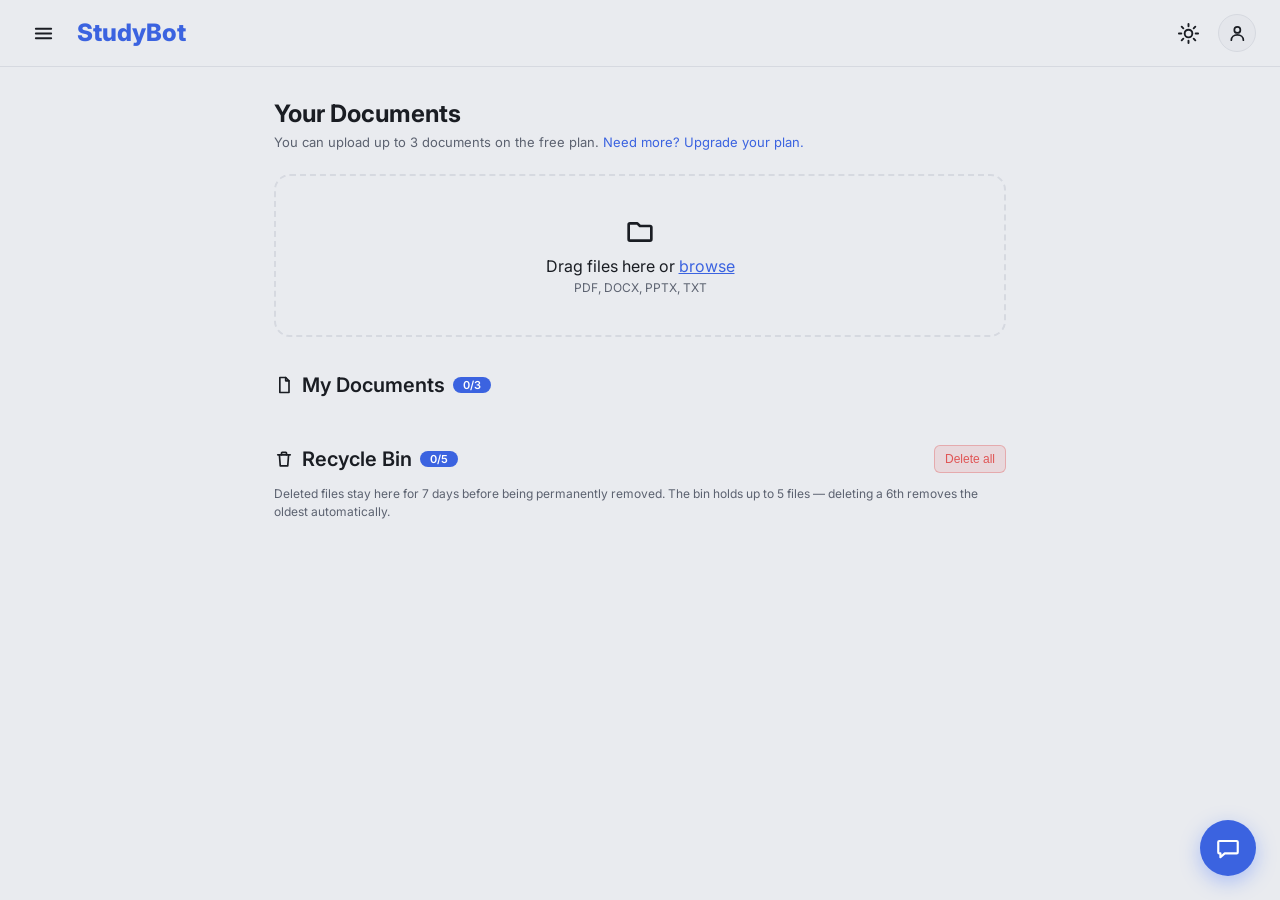
==== commit 2de3d3c6: "V1 Error fixing Phase 1" ====
--- a/studybot-frontend/documents.html
+++ b/studybot-frontend/documents.html
@@ -14,6 +14,9 @@
   </script>
 
   <title>Documents — StudyBot</title>
+  <link rel="preconnect" href="https://fonts.googleapis.com" />
+  <link rel="preconnect" href="https://fonts.gstatic.com" crossorigin />
+  <link href="https://fonts.googleapis.com/css2?family=Inter:wght@400;500;600;700&display=swap" rel="stylesheet" />
   <link rel="stylesheet" href="css/base.css" />
   <link rel="stylesheet" href="css/components.css" />
   <link rel="stylesheet" href="css/documents.css" />
@@ -25,29 +28,29 @@
   <aside class="app-sidebar" id="appSidebar">
     <div class="app-sidebar-header">
       <a href="landing.html" class="logo logo-link" aria-label="Go to home page">StudyBot</a>
-      <button class="icon-btn" id="closeSidebar" aria-label="Close sidebar">✕</button>
+      <button class="icon-btn tooltip-bottom" id="closeSidebar" data-tooltip="Close sidebar" aria-label="Close sidebar"><svg xmlns="http://www.w3.org/2000/svg" viewBox="0 0 24 24" fill="none" stroke="currentColor" stroke-width="2" stroke-linecap="round" stroke-linejoin="round" aria-hidden="true" focusable="false"><line x1="6" y1="6" x2="18" y2="18"/><line x1="18" y1="6" x2="6" y2="18"/></svg></button>
     </div>
     <nav class="app-sidebar-nav">
-      <a href="chat.html" class="sidebar-link">💬 Chat</a>
-      <a href="documents.html" class="sidebar-link active">📄 Documents</a>
-      <a href="profile.html" class="sidebar-link">👤 Profile</a>
-      <a href="settings.html" class="sidebar-link">⚙️ Settings</a>
+      <a href="chat.html" class="sidebar-link"><svg xmlns="http://www.w3.org/2000/svg" viewBox="0 0 24 24" fill="none" stroke="currentColor" stroke-width="2" stroke-linecap="round" stroke-linejoin="round" aria-hidden="true" focusable="false"><path d="M4 5.5h16a1 1 0 0 1 1 1V16a1 1 0 0 1-1 1H9l-4 3.5V17H4a1 1 0 0 1-1-1V6.5a1 1 0 0 1 1-1z"/></svg> Chat</a>
+      <a href="documents.html" class="sidebar-link active"><svg xmlns="http://www.w3.org/2000/svg" viewBox="0 0 24 24" fill="none" stroke="currentColor" stroke-width="2" stroke-linecap="round" stroke-linejoin="round" aria-hidden="true" focusable="false"><path d="M7 3h7l4 4v14H7z"/><path d="M14 3v4h4"/></svg> Documents</a>
+      <a href="profile.html" class="sidebar-link"><svg xmlns="http://www.w3.org/2000/svg" viewBox="0 0 24 24" fill="none" stroke="currentColor" stroke-width="2" stroke-linecap="round" stroke-linejoin="round" aria-hidden="true" focusable="false"><circle cx="12" cy="8" r="3.5"/><path d="M5 20c0-3.6 3.1-6.2 7-6.2s7 2.6 7 6.2"/></svg> Profile</a>
+      <a href="settings.html" class="sidebar-link"><svg xmlns="http://www.w3.org/2000/svg" viewBox="0 0 24 24" fill="none" stroke="currentColor" stroke-width="2" stroke-linecap="round" stroke-linejoin="round" aria-hidden="true" focusable="false"><line x1="4" y1="6" x2="20" y2="6"/><circle cx="9" cy="6" r="1.6" fill="currentColor" stroke="none"/><line x1="4" y1="12" x2="20" y2="12"/><circle cx="15" cy="12" r="1.6" fill="currentColor" stroke="none"/><line x1="4" y1="18" x2="20" y2="18"/><circle cx="11" cy="18" r="1.6" fill="currentColor" stroke="none"/></svg> Settings</a>
     </nav>
     <div class="app-sidebar-footer">
-      <button class="sidebar-link logout-link" id="sidebarLogoutBtn">🚪 Logout</button>
+      <button class="sidebar-link logout-link" id="sidebarLogoutBtn"><svg xmlns="http://www.w3.org/2000/svg" viewBox="0 0 24 24" fill="none" stroke="currentColor" stroke-width="2" stroke-linecap="round" stroke-linejoin="round" aria-hidden="true" focusable="false"><path d="M9 4H6a1.5 1.5 0 0 0-1.5 1.5v13A1.5 1.5 0 0 0 6 20h3"/><path d="M14 16l4-4-4-4"/><line x1="18" y1="12" x2="9" y2="12"/></svg> Logout</button>
     </div>
   </aside>
 
   <!-- ============ TOP NAVBAR ============ -->
   <header class="topnav">
     <div class="topnav-left">
-      <button class="icon-btn" id="openSidebar" aria-label="Open sidebar">☰</button>
+      <button class="icon-btn tooltip-bottom" id="openSidebar" data-tooltip="Open sidebar" aria-label="Open sidebar"><svg xmlns="http://www.w3.org/2000/svg" viewBox="0 0 24 24" fill="none" stroke="currentColor" stroke-width="2" stroke-linecap="round" stroke-linejoin="round" aria-hidden="true" focusable="false"><line x1="4" y1="7" x2="20" y2="7"/><line x1="4" y1="12" x2="20" y2="12"/><line x1="4" y1="17" x2="20" y2="17"/></svg></button>
       <a href="landing.html" class="logo logo-link" aria-label="Go to home page">StudyBot</a>
     </div>
     <div class="topnav-right">
-      <button class="icon-btn" id="themeToggle" aria-label="Toggle light/dark theme" aria-pressed="false">🌙</button>
+      <button class="icon-btn tooltip-bottom" id="themeToggle" data-tooltip="Toggle theme" aria-label="Toggle light/dark theme" aria-pressed="false"><svg xmlns="http://www.w3.org/2000/svg" viewBox="0 0 24 24" fill="none" stroke="currentColor" stroke-width="2" stroke-linecap="round" stroke-linejoin="round" aria-hidden="true" focusable="false"><path d="M20 14.5A8.5 8.5 0 1 1 9.5 4a6.5 6.5 0 0 0 10.5 10.5z"/></svg></button>
       <div class="profile-menu-wrapper">
-        <button class="profile-icon-btn" id="profileIconBtn" aria-label="Open profile menu">👤</button>
+        <button class="profile-icon-btn tooltip-bottom" id="profileIconBtn" data-tooltip="Profile menu" aria-label="Open profile menu"><svg xmlns="http://www.w3.org/2000/svg" viewBox="0 0 24 24" fill="none" stroke="currentColor" stroke-width="2" stroke-linecap="round" stroke-linejoin="round" aria-hidden="true" focusable="false"><circle cx="12" cy="8" r="3.5"/><path d="M5 20c0-3.6 3.1-6.2 7-6.2s7 2.6 7 6.2"/></svg></button>
         <div class="profile-dropdown hidden" id="profileDropdown">
           <a href="profile.html">View Profile</a>
           <button id="logoutBtn">Logout</button>
@@ -69,18 +72,18 @@
     <!-- ============ UPLOAD ZONE ============ -->
         <div class="upload-zone" id="uploadZone">
       <input type="file" id="fileInput" accept=".pdf,.docx,.pptx,.txt" hidden />
-      <span class="upload-icon" aria-hidden="true">📁</span>
+      <span class="upload-icon" aria-hidden="true"><svg xmlns="http://www.w3.org/2000/svg" viewBox="0 0 24 24" fill="none" stroke="currentColor" stroke-width="2" stroke-linecap="round" stroke-linejoin="round" aria-hidden="true" focusable="false"><path d="M3.5 6.5a1 1 0 0 1 1-1H10l2 2h7.5a1 1 0 0 1 1 1v9a1 1 0 0 1-1 1h-15a1 1 0 0 1-1-1z"/></svg></span>
       <div id="uploadZoneDefault">
         <p>Drag files here or <span class="link" id="browseLink">browse</span></p>
         <p class="hint">PDF, DOCX, PPTX, TXT</p>
       </div>
-      <p class="upload-status hidden" id="uploadZoneStatus">⏳ Uploading &amp; processing your document...</p>
+      <p class="upload-status hidden" id="uploadZoneStatus"><svg xmlns="http://www.w3.org/2000/svg" viewBox="0 0 24 24" fill="none" stroke="currentColor" stroke-width="2" stroke-linecap="round" stroke-linejoin="round" aria-hidden="true" focusable="false"><circle cx="12" cy="12" r="8.5"/><path d="M12 7.5V12l3.2 2"/></svg> Uploading &amp; processing your document...</p>
     </div>
 
     <!-- ============ MY DOCUMENTS SECTION ============ -->
     <section class="doc-section">
       <h2 class="doc-section-title">
-        📄 My Documents
+        <svg xmlns="http://www.w3.org/2000/svg" viewBox="0 0 24 24" fill="none" stroke="currentColor" stroke-width="2" stroke-linecap="round" stroke-linejoin="round" aria-hidden="true" focusable="false"><path d="M7 3h7l4 4v14H7z"/><path d="M14 3v4h4"/></svg> My Documents
         <span class="section-badge" id="docCountBadge">0/3</span>
       </h2>
       <p class="empty-file-list hidden" id="emptyFileList">No documents uploaded yet — add one above to get started.</p>
@@ -90,7 +93,7 @@
     <!-- ============ RECYCLE BIN SECTION ============ -->
     <section class="doc-section">
       <h2 class="doc-section-title">
-        🗑️ Recycle Bin
+        <svg xmlns="http://www.w3.org/2000/svg" viewBox="0 0 24 24" fill="none" stroke="currentColor" stroke-width="2" stroke-linecap="round" stroke-linejoin="round" aria-hidden="true" focusable="false"><path d="M4.5 7h15"/><path d="M9 7V4.8a.8.8 0 0 1 .8-.8h4.4a.8.8 0 0 1 .8.8V7"/><path d="M6.5 7l1 13.2h9L17.5 7"/></svg> Recycle Bin
         <span class="section-badge" id="binCountBadge">0/5</span>
         <span class="bin-header-actions">
           <button type="button" class="btn-ghost btn-sm btn-delete-all" id="clearBinBtn">Delete all</button>
@@ -131,11 +134,13 @@
   </div>
 
   <!-- ============ FLOATING CHAT BUTTON ============ -->
-  <a href="chat.html" class="fab-chat-btn" aria-label="Go to chat">💬</a>
+  <a href="chat.html" class="fab-chat-btn" aria-label="Go to chat"><svg xmlns="http://www.w3.org/2000/svg" viewBox="0 0 24 24" fill="none" stroke="currentColor" stroke-width="2" stroke-linecap="round" stroke-linejoin="round" aria-hidden="true" focusable="false"><path d="M4 5.5h16a1 1 0 0 1 1 1V16a1 1 0 0 1-1 1H9l-4 3.5V17H4a1 1 0 0 1-1-1V6.5a1 1 0 0 1 1-1z"/></svg></a>
 
   <script src="js/config.js"></script>
+  <script src="js/icons.js"></script>
   <script src="js/theme.js"></script>
   <script src="js/api.js"></script>
+  <script src="js/modal-focus.js"></script>
   <script src="js/documents.js"></script>
 </body>
 </html>
--- a/studybot-frontend/css/components.css
+++ b/studybot-frontend/css/components.css
@@ -17,6 +17,7 @@
 }
 
 .icon-btn {
+  position: relative;
   background: none;
   border: none;
   color: var(--color-text);
@@ -24,6 +25,62 @@
   cursor: pointer;
   padding: 4px 8px;
   border-radius: var(--radius-sm);
+  display: inline-flex;
+  align-items: center;
+  justify-content: center;
+}
+
+/* Icons drawn via icons.js inherit sizing from the button's font-size, so
+   swapping an icon never requires a separate width/height rule per button. */
+.icon-btn svg,
+.profile-icon-btn svg,
+.icon-action-btn svg {
+  width: 1.15em;
+  height: 1.15em;
+  display: block;
+}
+
+/* ===== Reusable hover/focus tooltip (place above or below the trigger) =====
+   Add data-tooltip="label" plus one of these two classes to any element that
+   already has position: relative (icon-btn, profile-icon-btn, icon-action-btn
+   all do). Use .tooltip-top for controls near the bottom of the viewport
+   (nothing below them to show a tooltip under) and .tooltip-bottom for
+   controls near the top (the topnav). */
+.tooltip-top[data-tooltip]::after,
+.tooltip-bottom[data-tooltip]::after {
+  content: attr(data-tooltip);
+  position: absolute;
+  left: 50%;
+  transform: translateX(-50%);
+  background: var(--color-surface);
+  border: 1px solid var(--color-border);
+  color: var(--color-text);
+  font-size: 11px;
+  padding: 5px 9px;
+  border-radius: var(--radius-sm);
+  white-space: nowrap;
+  box-shadow: var(--shadow-card);
+  opacity: 0;
+  visibility: hidden;
+  transition: opacity 0.12s ease;
+  pointer-events: none;
+  z-index: 70;
+}
+
+.tooltip-top[data-tooltip]::after {
+  bottom: calc(100% + 8px);
+}
+
+.tooltip-bottom[data-tooltip]::after {
+  top: calc(100% + 8px);
+}
+
+.tooltip-top[data-tooltip]:hover::after,
+.tooltip-top[data-tooltip]:focus-visible::after,
+.tooltip-bottom[data-tooltip]:hover::after,
+.tooltip-bottom[data-tooltip]:focus-visible::after {
+  opacity: 1;
+  visibility: visible;
 }
 
 .icon-btn:hover {
@@ -111,6 +168,7 @@
 }
 
 .profile-icon-btn {
+  position: relative;
   background: var(--color-surface-alt);
   border: 1px solid var(--color-border);
   color: var(--color-text);
@@ -119,6 +177,9 @@
   height: 38px;
   border-radius: 50%;
   cursor: pointer;
+  display: inline-flex;
+  align-items: center;
+  justify-content: center;
 }
 
 .profile-dropdown {
@@ -203,8 +264,16 @@
   text-align: left;
   cursor: pointer;
   font-family: inherit;
-  display: block;
+  display: flex;
+  align-items: center;
+  gap: 10px;
   width: 100%;
+}
+
+.sidebar-link svg {
+  width: 18px;
+  height: 18px;
+  flex-shrink: 0;
 }
 
 .sidebar-link:hover {
@@ -255,3 +324,8 @@
 .fab-chat-btn:hover {
   background: var(--color-primary-hover);
 }
+
+.fab-chat-btn svg {
+  width: 26px;
+  height: 26px;
+}
--- a/studybot-frontend/css/documents.css
+++ b/studybot-frontend/css/documents.css
@@ -41,9 +41,15 @@
 
 .upload-icon {
   font-size: 32px;
-  display: block;
+  display: flex;
+  justify-content: center;
   margin-bottom: 8px;
   pointer-events: none;
+}
+
+.upload-icon svg {
+  width: 32px;
+  height: 32px;
 }
 
 .upload-zone p {
@@ -69,9 +75,19 @@
 }
 
 .upload-status {
+  display: inline-flex;
+  align-items: center;
+  justify-content: center;
+  gap: 6px;
   color: var(--color-text-dim);
   font-size: 14px;
   pointer-events: none;
+}
+
+.upload-status svg {
+  width: 16px;
+  height: 16px;
+  flex-shrink: 0;
 }
 
 /* ===== Stacked sections ===== */
@@ -172,9 +188,15 @@
   min-width: 0;
 }
 
-.file-item-icon {
+.doc-section-title {
   font-size: 20px;
   flex-shrink: 0;
+}
+
+.doc-section-title svg {
+  width: 20px;
+  height: 20px;
+  display: block;
 }
 
 .file-item-details {
@@ -205,6 +227,15 @@
   padding: 4px 9px;
   border-radius: 20px;
   white-space: nowrap;
+  display: inline-flex;
+  align-items: center;
+  gap: 4px;
+}
+
+.status-badge svg {
+  width: 11px;
+  height: 11px;
+  flex-shrink: 0;
 }
 
 .status-badge.processing {
@@ -242,6 +273,11 @@
   justify-content: center;
   flex-shrink: 0;
   transition: background-color 0.15s ease, border-color 0.15s ease, color 0.15s ease, transform 0.15s ease;
+}
+
+.icon-action-sm svg {
+  width: 15px;
+  height: 15px;
 }
 
 .icon-action-sm:hover {
@@ -396,4 +432,10 @@
   justify-content: flex-end;
   gap: 10px;
   margin-top: 20px;
+}
+
+.retry-btn:hover {
+  border-color: var(--color-primary);
+  color: var(--color-primary);
+  background: rgba(79, 124, 255, 0.08);
 }
